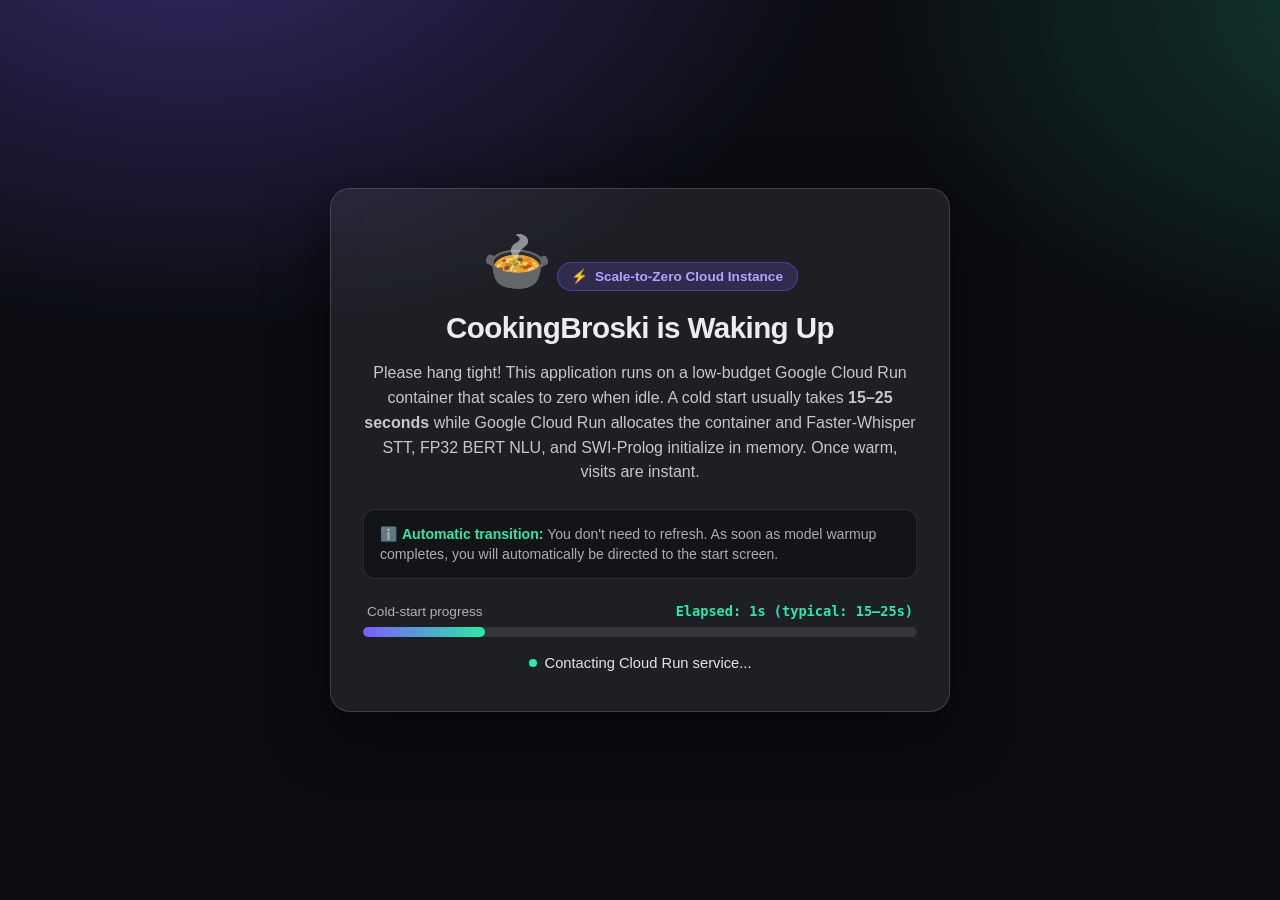
==== cloud-gatekeeper/public/index.html @ 0614ab8b "firebase functionality for better user experience on cloud run" ====
<!DOCTYPE html>
<html lang="en">
<head>
  <meta charset="utf-8"/>
  <meta name="viewport" content="width=device-width, initial-scale=1"/>
  <title>CookingBroski — Starting Up</title>
  <link rel="icon" href="data:;base64,iVBORw0KGgo=">
  
  <!-- Preconnect to Cloud Run origin immediately to eliminate DNS/TLS latency on redirect -->
  <link rel="preconnect" href="https://social-agent-cloud-511906064574.us-central1.run.app" crossorigin>
  <link rel="dns-prefetch" href="https://social-agent-cloud-511906064574.us-central1.run.app">

  <script>
    // FAST PATH: If this browser tab already verified the instance is warm, bypass the gatekeeper immediately
    const CLOUD_RUN_START_URL = "https://social-agent-cloud-511906064574.us-central1.run.app/";
    if (sessionStorage.getItem("cb_warm") === "true") {
      window.location.replace(CLOUD_RUN_START_URL);
    }
  </script>

  <style>
    * { box-sizing: border-box; }
    body {
      background: radial-gradient(1100px 700px at 15% -10%, rgba(124, 92, 255, .35), transparent 60%),
                  radial-gradient(900px 600px at 110% 0%, rgba(46, 233, 166, .20), transparent 60%),
                  #0b0d12;
      color: rgba(255, 255, 255, .92);
      font-family: -apple-system, BlinkMacSystemFont, "Segoe UI", Roboto, Helvetica, Arial, sans-serif;
      min-height: 100vh;
      display: flex;
      align-items: center;
      justify-content: center;
      margin: 0;
      padding: 1rem;
    }
    .warmup-card {
      background: rgba(255, 255, 255, .08);
      backdrop-filter: blur(16px);
      -webkit-backdrop-filter: blur(16px);
      border: 1px solid rgba(255, 255, 255, .15);
      border-radius: 20px;
      padding: 2.5rem 2rem;
      max-width: 620px;
      width: 100%;
      text-align: center;
      box-shadow: 0 20px 60px rgba(0, 0, 0, .55);
    }
    .warmup-icon {
      font-size: 3.5rem;
      display: inline-block;
      animation: pulse 1.8s ease-in-out infinite;
      margin-bottom: 1rem;
    }
    @keyframes pulse {
      0%, 100% { transform: scale(1); filter: drop-shadow(0 0 10px rgba(124, 92, 255, 0.4)); }
      50% { transform: scale(1.12); filter: drop-shadow(0 0 25px rgba(46, 233, 166, 0.7)); }
    }
    .warmup-title {
      font-size: 1.85rem;
      font-weight: 700;
      margin-top: 0;
      margin-bottom: 0.75rem;
      letter-spacing: -0.02em;
    }
    .warmup-badge {
      display: inline-flex;
      align-items: center;
      gap: 0.4rem;
      padding: 0.35rem 0.85rem;
      background: rgba(124, 92, 255, 0.2);
      border: 1px solid rgba(124, 92, 255, 0.4);
      color: #b7a3ff;
      border-radius: 999px;
      font-size: 0.85rem;
      font-weight: 600;
      margin-bottom: 1.25rem;
    }
    .warmup-desc {
      color: rgba(255, 255, 255, 0.75);
      font-size: 1rem;
      line-height: 1.55;
      margin-bottom: 1.5rem;
    }
    .notice-box {
      background: rgba(0, 0, 0, 0.35);
      border: 1px solid rgba(255, 255, 255, 0.1);
      border-radius: 12px;
      padding: 0.85rem 1rem;
      font-size: 0.88rem;
      color: rgba(255, 255, 255, 0.65);
      margin-bottom: 1.5rem;
      text-align: left;
      line-height: 1.45;
    }
    .notice-box strong {
      color: #2ee9a6;
    }
    .timer-row {
      display: flex;
      justify-content: space-between;
      align-items: center;
      font-size: 0.85rem;
      color: rgba(255, 255, 255, 0.65);
      margin-bottom: 0.5rem;
      padding: 0 0.25rem;
      font-variant-numeric: tabular-nums;
    }
    .timer-badge {
      color: #2ee9a6;
      font-weight: 600;
      font-family: ui-monospace, SFMono-Regular, Menlo, Monaco, Consolas, monospace;
    }
    .progress-container {
      background: rgba(255, 255, 255, 0.1);
      border-radius: 999px;
      height: 10px;
      overflow: hidden;
      margin-bottom: 1.1rem;
      position: relative;
    }
    .progress-bar-fill {
      background: linear-gradient(90deg, #7c5cff, #2ee9a6, #7c5cff);
      background-size: 200% 100%;
      animation: shimmer 2s linear infinite;
      height: 100%;
      width: 12%;
      border-radius: 999px;
      transition: width 0.8s ease;
    }
    @keyframes shimmer {
      0% { background-position: 200% 0; }
      100% { background-position: -200% 0; }
    }
    .status-text {
      font-size: 0.92rem;
      color: rgba(255, 255, 255, 0.88);
      font-weight: 500;
      display: flex;
      align-items: center;
      justify-content: center;
      gap: 0.5rem;
    }
    .spinner-dot {
      width: 8px;
      height: 8px;
      border-radius: 50%;
      background: #2ee9a6;
      animation: blink 1.2s infinite;
      flex-shrink: 0;
    }
    @keyframes blink {
      0%, 100% { opacity: 0.3; }
      50% { opacity: 1; }
    }
    .btn-enter {
      margin-top: 1.25rem;
      background: #7c5cff;
      color: #fff;
      border: none;
      border-radius: 10px;
      padding: 0.65rem 1.75rem;
      font-weight: 600;
      font-size: 0.95rem;
      cursor: pointer;
      transition: background 0.2s;
      display: none;
    }
    .btn-enter:hover {
      background: #6a44ff;
    }
  </style>
</head>
<body>
  <div class="warmup-card" id="cardContainer">
    <div class="warmup-icon">🍲</div>
    <div class="warmup-badge">
      <span>⚡</span> Scale-to-Zero Cloud Instance
    </div>
    <h1 class="warmup-title">CookingBroski is Waking Up</h1>
    
    <p class="warmup-desc">
      Please hang tight! This application runs on a low-budget Google Cloud Run container that scales to zero when idle. 
      A cold start usually takes <strong>15–25 seconds</strong> while Google Cloud Run allocates the container and Faster-Whisper STT, FP32 BERT NLU, and SWI-Prolog initialize in memory. Once warm, visits are instant.
    </p>

    <div class="notice-box">
      ℹ️ <strong>Automatic transition:</strong> You don't need to refresh. As soon as model warmup completes, you will automatically be directed to the start screen.
    </div>

    <div class="timer-row">
      <span>Cold-start progress</span>
      <span class="timer-badge" id="timerDisplay">Elapsed: 0s (typical: 15–25s)</span>
    </div>

    <div class="progress-container">
      <div class="progress-bar-fill" id="progressBar"></div>
    </div>

    <div class="status-text" id="statusText">
      <span class="spinner-dot" id="spinnerDot"></span>
      <span id="statusLabel">Contacting Cloud Run service...</span>
    </div>

    <button id="btnEnter" class="btn-enter" onclick="navigateToStart()">
      Start Cooking →
    </button>
  </div>

  <script>
    let elapsedSeconds = 0;
    let isRedirecting = false;

    const progressBar = document.getElementById("progressBar");
    const statusLabel = document.getElementById("statusLabel");
    const timerDisplay = document.getElementById("timerDisplay");
    const btnEnter = document.getElementById("btnEnter");

    function navigateToStart() {
      sessionStorage.setItem("cb_warm", "true");
      window.location.replace(CLOUD_RUN_START_URL);
    }

    // Independent smooth timer and status updates
    const uiTimer = setInterval(function() {
      if (isRedirecting) return;
      elapsedSeconds += 1;
      timerDisplay.textContent = "Elapsed: " + elapsedSeconds + "s (typical: 15–25s)";

      // Asymptotic progress bar reaching ~90% around 20s without freezing
      const progress = Math.min(14 + Math.round(82 * (1 - Math.exp(-elapsedSeconds / 10))), 96);
      progressBar.style.width = progress + "%";

      if (elapsedSeconds < 4) {
        statusLabel.textContent = "Contacting Cloud Run service...";
      } else if (elapsedSeconds < 12) {
        statusLabel.textContent = "Booting container & initializing ONNX runtime...";
      } else if (elapsedSeconds < 25) {
        statusLabel.textContent = "Loading Faster-Whisper STT & FP32 BERT into memory...";
      } else if (elapsedSeconds < 40) {
        statusLabel.textContent = "Hydrating SWI-Prolog knowledge base (895 recipes)...";
      } else {
        statusLabel.textContent = "Cold start provisioning almost complete...";
      }
    }, 1000);

    function handleReadySuccess() {
      if (isRedirecting) return;
      isRedirecting = true;
      clearInterval(uiTimer);
      progressBar.style.width = "100%";
      timerDisplay.textContent = "Ready in " + elapsedSeconds + "s!";
      statusLabel.textContent = "✅ Models ready! Switching to start page...";
      if (btnEnter) btnEnter.style.display = "inline-block";
      setTimeout(navigateToStart, 50); // Instant 50ms transition
    }

    // Independent resilient probe that never cuts off an in-progress cold start
    async function probeOnce(url) {
      if (isRedirecting) return;
      const controller = new AbortController();
      // Generous 45s safety margin so cold starts taking 18s, 22s, etc. are never aborted prematurely
      const timeoutId = setTimeout(() => controller.abort(), 45000);
      try {
        const res = await fetch(url + (url.includes("?") ? "&" : "?") + "t=" + Date.now(), {
          signal: controller.signal,
          cache: "no-store"
        });
        clearTimeout(timeoutId);
        if (res.status === 200) {
          handleReadySuccess();
          return;
        }
      } catch (e) {
        clearTimeout(timeoutId);
      }

      // If still warming up (503) or retrying, probe again in 1.2s
      if (!isRedirecting) {
        setTimeout(() => probeOnce(url), 1200);
      }
    }

    // Launch independent parallel probes: direct Cloud Run and Firebase rewrite proxy.
    // Whichever responds with 200 first triggers the transition immediately without waiting for the other!
    probeOnce(CLOUD_RUN_START_URL + "api/ready");
    probeOnce("/api/ready");
  </script>
</body>
</html>
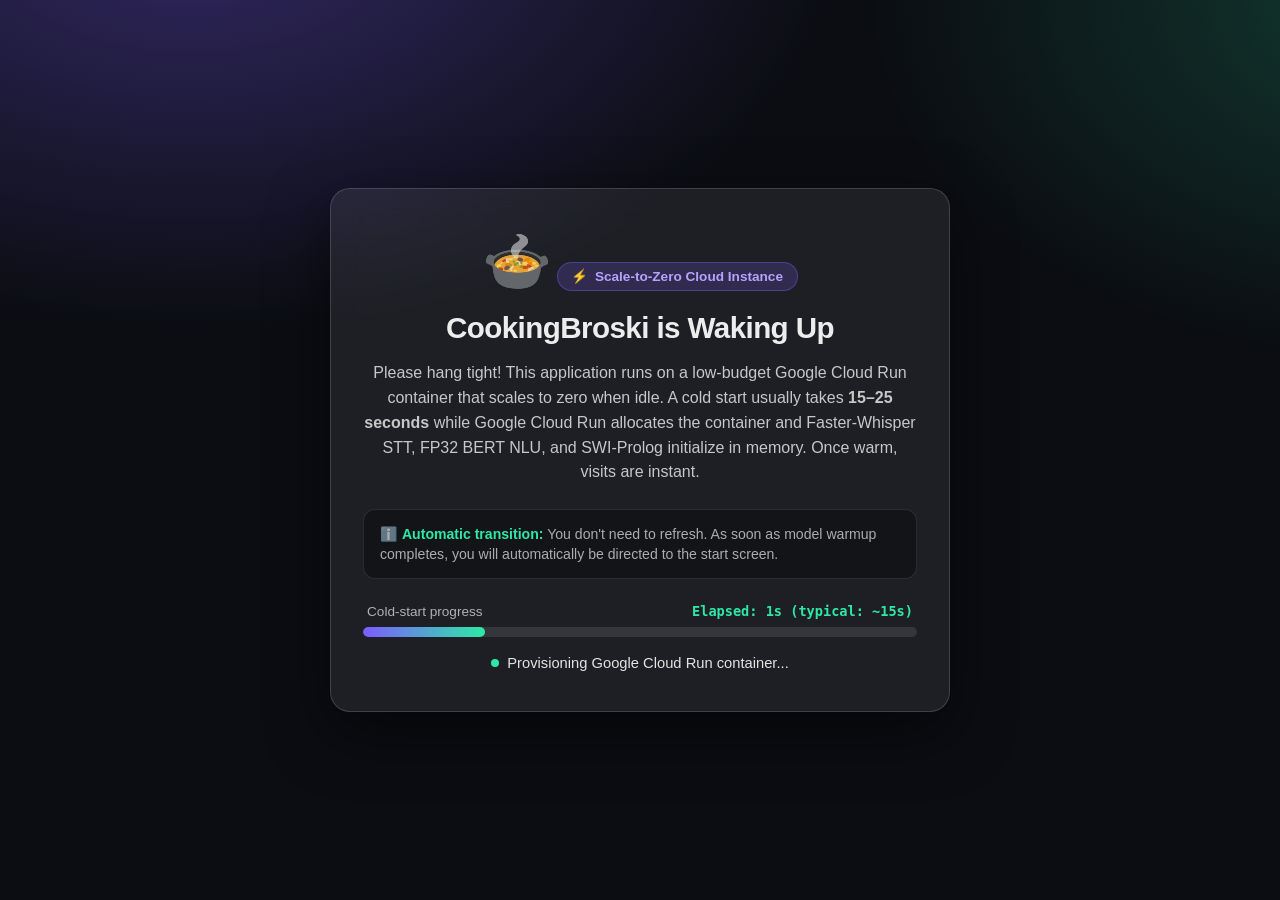
==== commit eb55d9e8: "fix of firebase implementation" ====
--- a/cloud-gatekeeper/public/index.html
+++ b/cloud-gatekeeper/public/index.html
@@ -207,6 +207,7 @@
   </div>
 
   <script>
+    const CLOUD_RUN_ORIGIN = "https://social-agent-cloud-511906064574.us-central1.run.app";
     let elapsedSeconds = 0;
     let isRedirecting = false;
 
@@ -217,73 +218,53 @@
 
     function navigateToStart() {
       sessionStorage.setItem("cb_warm", "true");
-      window.location.replace(CLOUD_RUN_START_URL);
-    }
-
-    // Independent smooth timer and status updates
+      window.location.replace(CLOUD_RUN_ORIGIN + "/");
+    }
+
     const uiTimer = setInterval(function() {
       if (isRedirecting) return;
       elapsedSeconds += 1;
-      timerDisplay.textContent = "Elapsed: " + elapsedSeconds + "s (typical: 15–25s)";
-
-      // Asymptotic progress bar reaching ~90% around 20s without freezing
-      const progress = Math.min(14 + Math.round(82 * (1 - Math.exp(-elapsedSeconds / 10))), 96);
-      progressBar.style.width = progress + "%";
-
-      if (elapsedSeconds < 4) {
-        statusLabel.textContent = "Contacting Cloud Run service...";
-      } else if (elapsedSeconds < 12) {
-        statusLabel.textContent = "Booting container & initializing ONNX runtime...";
-      } else if (elapsedSeconds < 25) {
-        statusLabel.textContent = "Loading Faster-Whisper STT & FP32 BERT into memory...";
-      } else if (elapsedSeconds < 40) {
-        statusLabel.textContent = "Hydrating SWI-Prolog knowledge base (895 recipes)...";
+      timerDisplay.textContent = "Elapsed: " + elapsedSeconds + "s (typical: ~15s)";
+
+      const asymptoticProgress = Math.min(12 + Math.round(83 * (1 - Math.exp(-elapsedSeconds / 8))), 95);
+      progressBar.style.width = asymptoticProgress + "%";
+
+      if (elapsedSeconds < 5) {
+        statusLabel.textContent = "Provisioning Google Cloud Run container...";
+      } else if (elapsedSeconds < 11) {
+        statusLabel.textContent = "Loading Faster-Whisper STT & FP32 BERT ONNX into memory...";
       } else {
-        statusLabel.textContent = "Cold start provisioning almost complete...";
+        statusLabel.textContent = "Hydrating SWI-Prolog knowledge base & verifying readiness...";
       }
     }, 1000);
 
-    function handleReadySuccess() {
+    async function checkReadiness() {
       if (isRedirecting) return;
-      isRedirecting = true;
-      clearInterval(uiTimer);
-      progressBar.style.width = "100%";
-      timerDisplay.textContent = "Ready in " + elapsedSeconds + "s!";
-      statusLabel.textContent = "✅ Models ready! Switching to start page...";
-      if (btnEnter) btnEnter.style.display = "inline-block";
-      setTimeout(navigateToStart, 50); // Instant 50ms transition
-    }
-
-    // Independent resilient probe that never cuts off an in-progress cold start
-    async function probeOnce(url) {
-      if (isRedirecting) return;
-      const controller = new AbortController();
-      // Generous 45s safety margin so cold starts taking 18s, 22s, etc. are never aborted prematurely
-      const timeoutId = setTimeout(() => controller.abort(), 45000);
+
       try {
-        const res = await fetch(url + (url.includes("?") ? "&" : "?") + "t=" + Date.now(), {
-          signal: controller.signal,
+        const res = await fetch(CLOUD_RUN_ORIGIN + "/api/ready?wait=1&t=" + Date.now(), {
+          method: "GET",
+          mode: "cors",
           cache: "no-store"
         });
-        clearTimeout(timeoutId);
+
         if (res.status === 200) {
-          handleReadySuccess();
+          isRedirecting = true;
+          clearInterval(uiTimer);
+          progressBar.style.width = "100%";
+          timerDisplay.textContent = "Ready in " + elapsedSeconds + "s!";
+          statusLabel.textContent = "✅ Models ready! Switching to start page...";
+          if (btnEnter) btnEnter.style.display = "inline-block";
+          setTimeout(navigateToStart, 300);
           return;
         }
-      } catch (e) {
-        clearTimeout(timeoutId);
+      } catch (err) {
       }
 
-      // If still warming up (503) or retrying, probe again in 1.2s
-      if (!isRedirecting) {
-        setTimeout(() => probeOnce(url), 1200);
-      }
-    }
-
-    // Launch independent parallel probes: direct Cloud Run and Firebase rewrite proxy.
-    // Whichever responds with 200 first triggers the transition immediately without waiting for the other!
-    probeOnce(CLOUD_RUN_START_URL + "api/ready");
-    probeOnce("/api/ready");
+      setTimeout(checkReadiness, 1500);
+    }
+
+    checkReadiness();
   </script>
 </body>
 </html>
